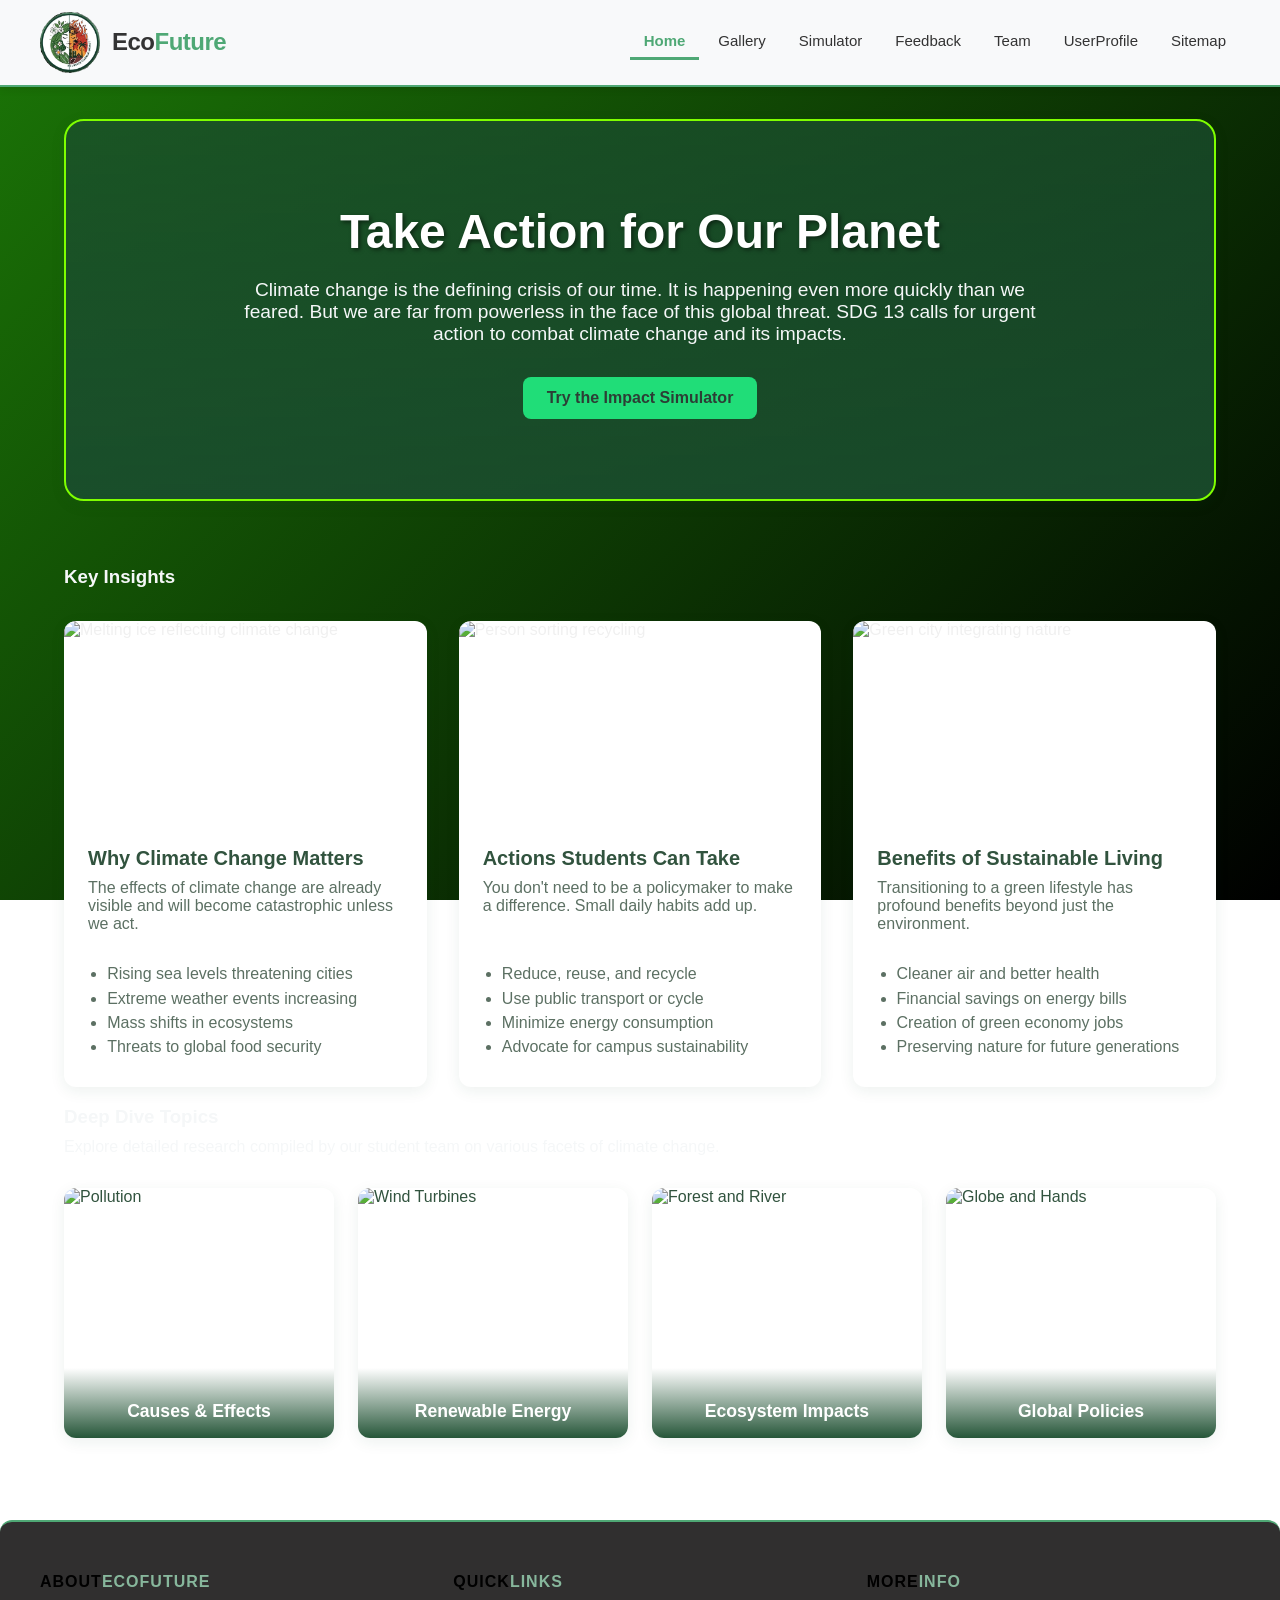
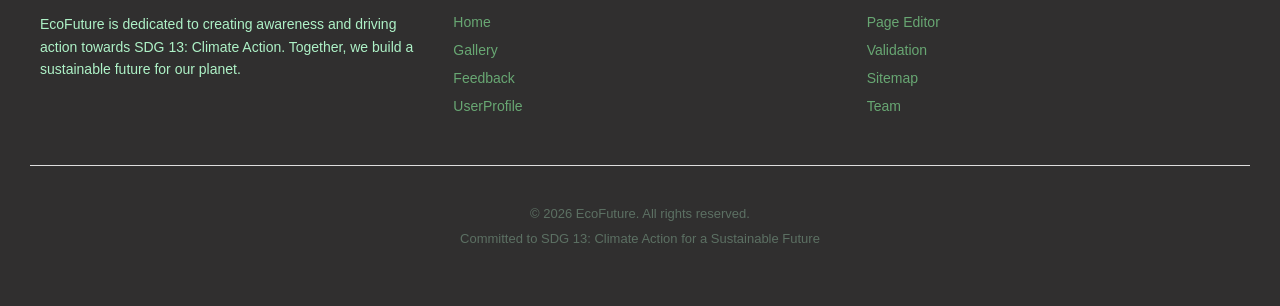
==== index.html @ 2c462530 "EcoFuture" ====
<!DOCTYPE html>
<html lang="en">
<head>
    <meta charset="UTF-8">
    <meta name="viewport" content="width=device-width, initial-scale=1.0">
    <title>EcoFuture - Home</title>
    <link rel="icon" href="images/logo.png" type="image/png">
    <link rel="stylesheet" href="style.css">
    
    
    <style>
        
        .hero-section {
            position: relative;
            background: linear-gradient(rgba(26, 77, 46, 0.75), rgba(26, 77, 46, 0.9));
            color: var(--surface-color);
            text-align: center;
            padding: 5rem 2rem;
            border: 2px solid chartreuse;
            border-radius: var(--radius-lg);
            margin-bottom: 4rem;
            box-shadow: var(--shadow-soft);
        }
        
        
        .hero-section h2 {
            color: var(--surface-color);
            font-size: 3rem;
            margin-bottom: 1rem;
            text-shadow: 2px 2px 4px rgba(0,0,0,0.5);
        }
        
        
        .hero-section p {
            color: var(--text-light);
            font-size: 1.2rem;
            max-width: 800px;
            margin: 0 auto 2rem auto;
        }

        .section-title{
            color: var(--text-light);
        }

        .text-center {
            color: var(--text-light);
        }
        
        .tiles-container {
            display: grid;
            grid-template-columns: repeat(auto-fit, minmax(220px, 1fr));
            gap: 1.5rem;
            margin-top: 2rem;
        }

        
        .visual-tile {
            position: relative;
            border-radius: var(--radius-md);
            overflow: hidden;
            height: 250px;
            display: flex;
            align-items: flex-end;
            text-decoration: none;
            box-shadow: var(--shadow-soft);
            transition: transform var(--transition-speed) ease, box-shadow var(--transition-speed) ease;
        }

        
        .visual-tile img {
            position: absolute;
            top: 0;
            left: 0;
            width: 100%;
            height: 100%;
            object-fit: cover;
            z-index: 1;
            transition: transform var(--transition-speed) ease;
        }

        
        .visual-tile:hover {
            transform: translateY(-8px);
            box-shadow: var(--shadow-hover);
        }

        .visual-tile:hover img {
            transform: scale(1.1);
        }

        
        .tile-overlay {
            position: relative;
            z-index: 2;
            background: linear-gradient(transparent, rgba(26, 77, 46, 0.95));
            width: 100%;
            padding: 2rem 1rem 1rem 1rem;
        }

        .tile-title {
            color: var(--surface-color);
            font-size: 1.1rem;
            font-weight: 700;
            margin: 0;
            text-align: center;
        }
    </style>
</head>
<body>
    <header>
        <div class="header-container">
            <div class="logo-container">
                <img src="images/logo.png" alt="climate change logo">
                <div class="logo-text">Eco<span>Future</span></div>
            </div>
            <nav class="main_nav">
                <ul>
                    <li><a href="#" class="active">Home</a></li>
                    <li><a href="#">Gallery</a></li>
                    <li><a href="#">Simulator</a></li>
                    <li><a href="#">Feedback</a></li>
                    <li><a href="/Users/thanujanlalichchanthiran/Downloads/climate change/untitled folder/index.html">Team</a></li>
                    <li><a href="#">UserProfile</a></li>
                    <li><a href="#">Sitemap</a></li>
                </ul>
                </nav>
            <button class="menu-toggle"></button>
        </div>
    </header>

    <main class="container">
        
        
        <section class="hero-section">
            <h2>Take Action for Our Planet</h2>
            <p>Climate change is the defining crisis of our time. It is happening even more quickly than we feared. But we are far from powerless in the face of this global threat. SDG 13 calls for urgent action to combat climate change and its impacts.</p>
            <a href="#######" class="btn btn-accent">Try the Impact Simulator</a>
        </section>

        
        <section class="mb-3">
            <h3 class="section-title">Key Insights</h3>
            <div class="card-grid">
                
                
                <article class="card">
                    <img src="https://media.istockphoto.com/id/1502556757/photo/blue-ice-in-the-gullet-antarctica.jpg?s=612x612&w=0&k=20&c=5qoO0CDFXEfKpNcHaV8Uq9QmNDdYSb9w0jLjdSfA2dA=" alt="Melting ice reflecting climate change" class="card-img">
                    <div class="card-content">
                        <h4 class="card-title">Why Climate Change Matters</h4>
                        <p class="card-desc">The effects of climate change are already visible and will become catastrophic unless we act.</p>
                        <ul class="card-list">
                            <li>Rising sea levels threatening cities</li>
                            <li>Extreme weather events increasing</li>
                            <li>Mass shifts in ecosystems</li>
                            <li>Threats to global food security</li>
                        </ul>
                    </div>
                </article>

                
                <article class="card">
                    <img src="https://media.istockphoto.com/id/1394885991/photo/volunteer-man-and-plastic-bottle-clean-up-day-collecting-waste-on-sea-beach.jpg?s=612x612&w=0&k=20&c=lCZYUf4RPDJ7LdpVO-1q4zUUd6jkc974a9f6aFqaOOk=" alt="Person sorting recycling" class="card-img">
                    <div class="card-content">
                        <h4 class="card-title">Actions Students Can Take</h4>
                        <p class="card-desc">You don't need to be a policymaker to make a difference. Small daily habits add up.</p>
                        <ul class="card-list">
                            <li>Reduce, reuse, and recycle</li>
                            <li>Use public transport or cycle</li>
                            <li>Minimize energy consumption</li>
                            <li>Advocate for campus sustainability</li>
                        </ul>
                    </div>
                </article>

                
                <article class="card">
                    <img src="https://media.istockphoto.com/id/1179633351/photo/nature-and-technology-abstract-concept-robot-hand-and-natural-hand-covered-with-grass.jpg?s=612x612&w=0&k=20&c=oIrNivd6U6lJfaf2sFEQydQo4ojRW-H5atud7xXF_Eo=" alt="Green city integrating nature" class="card-img">
                    <div class="card-content">
                        <h4 class="card-title">Benefits of Sustainable Living</h4>
                        <p class="card-desc">Transitioning to a green lifestyle has profound benefits beyond just the environment.</p>
                        <ul class="card-list">
                            <li>Cleaner air and better health</li>
                            <li>Financial savings on energy bills</li>
                            <li>Creation of green economy jobs</li>
                            <li>Preserving nature for future generations</li>
                        </ul>
                    </div>
                </article>

            </div>
        </section>
        <br>
        
        <section class="mb-3">
            <h3 class="section-title">Deep Dive Topics</h3>
            <p class="text-center">Explore detailed research compiled by our student team on various facets of climate change.</p>
            
            <div class="tiles-container">
                
                <a href="content_ST1.html" class="visual-tile">
                    <img src="https://media.istockphoto.com/id/1368045713/photo/coal-power-plant-and-environmental-pollution.jpg?s=612x612&w=0&k=20&c=f25EJPU46-m9ulvNzsTpjEh4lUS91bXC5tMptIKo68w=" alt="Pollution">
                    <div class="tile-overlay">
                        <h4 class="tile-title">Causes & Effects</h4>
                    </div>
                </a>

                <a href="content_ST2.html" class="visual-tile">
                    <img src="https://images.unsplash.com/photo-1466611653911-95081537e5b7?auto=format&fit=crop&q=80&w=600" alt="Wind Turbines">
                    <div class="tile-overlay">
                        <h4 class="tile-title">Renewable Energy</h4>
                    </div>
                </a>

                <a href="content_ST3.html" class="visual-tile">
                    <img src="https://media.istockphoto.com/id/1280157339/photo/aerial-view-of-green-grass-forest-with-tall-pine-trees-and-blue-bendy-river-flowing-through.jpg?s=612x612&w=0&k=20&c=jfZfoCkAcYNmnqlh1nyhDF2ou7wc_lhNqU9qGF95gJk=" alt="Forest and River">
                    <div class="tile-overlay">
                        <h4 class="tile-title">Ecosystem Impacts</h4>
                    </div>
                </a>

                <a href="content_ST4.html" class="visual-tile">
                    <img src="https://images.unsplash.com/photo-1526304640581-d334cdbbf45e?auto=format&fit=crop&q=80&w=600" alt="Globe and Hands">
                    <div class="tile-overlay">
                        <h4 class="tile-title">Global Policies</h4>
                    </div>
                </a>

            </div>
        </section>

    </main>

    <!-- Footer -->
    <footer class="footer">
        <div class="footer-container">
            <div class="footer-section">
                <h3><span class="footerblack">About</span>EcoFuture</h3>
                <p>EcoFuture is dedicated to creating awareness and driving action towards SDG 13: Climate Action. Together, we build a sustainable future for our planet.</p>
            </div>

            <div class="footer-section">
                <h3><span class="footerblack">Quick</span>Links</h3>
                <ul class="footer-links">
                    <li><a href="index.html">Home</a></li>
                    <li><a href="#">Gallery</a></li>
                    <li><a href="#">Feedback</a></li>
                    <li><a href="#">UserProfile</a></li>
                </ul>
            </div>


            <div class="footer-section">
                <h3><span class="footerblack">More</span>Info</h3>
                <ul class="footer-links">
                    <li><a href="#">Page Editor</a></li>
                    <li><a href="#">Validation</a></li>
                    <li><a href="#">Sitemap</a></li>
                    <li><a href="#">Team</a></li>
                </ul>
            </div>
        </div>

        <div class="footer-bottom">
            <p>&copy; 2026 EcoFuture. All rights reserved.</p>
            <p>Committed to SDG 13: Climate Action for a Sustainable Future</p>
        </div>
    </footer>
</body>
</html>
---- style.css ----
/* GLOBAL CSS FOR CLIMATE CHANGE AWARENESS WEBSITE */

:root {
    /* Color Palette */
    --primary-color: #31533e;
    /* Dark Green */
    --secondary-color: #4fa875;
    /* Light Green */
    --accent-color: #20dd78;
    /* Sky Blue */
    --bg-color: #F8FAF9;
    /* Very Light Grey/Green Background */
    --surface-color: #FFFFFF;
    /* White for cards */
    --text-dark: #2C3E35;
    /* Dark Text */
    --text-muted: #5C7063;
    /* Muted Text */
    --text-light: #F5F7F8;
    /* Light Text */
    --border-color: #E8EBE4;
    /* Light Grey Border */
    --error-color: #D9534F;
    /* Error for forms */
    --success-color: #5CB85C;
    /* Success for forms */

    /* Design Tokens */
    --shadow-soft: 0 4px 15px rgba(26, 77, 46, 0.08);
    --shadow-hover: 0 12px 25px rgba(26, 77, 46, 0.15);
    --shadow-nav: 0 2px 10px rgba(0, 0, 0, 0.05);
    --transition-speed: 0.3s;
    --radius-sm: 8px;
    --radius-md: 12px;
    --radius-lg: 20px;

    /* Typography */
    --font-main: 'Inter', -apple-system, BlinkMacSystemFont, 'Segoe UI', Roboto, Helvetica, Arial, sans-serif, 'Apple Color Emoji', 'Segoe UI Emoji', 'Segoe UI Symbol';
}

/* =========================================================================
   Reset & Base Styles
   ========================================================================= */
* {
    margin: 0;
    padding: 0;
    box-sizing: border-box;
}

body {
            font-family: 'Inter', -apple-system, BlinkMacSystemFont, 'Segoe UI', Roboto, Helvetica, Arial, sans-serif, 'Apple Color Emoji', 'Segoe UI Emoji', 'Segoe UI Symbol';
            background: linear-gradient(135deg, #1b7607 0%, #000000 100%);
            background-attachment: fixed;
            color: #f0f0f0;
            min-height: 100vh;
        }

a {
    text-decoration: none;
    color: var(--primary-color);
    transition: color var(--transition-speed) ease;
}

img {
    max-width: 100%;
    height: auto;
    display: block;
}
header {
            background-color: #f8f9fa;
            box-shadow: 0 2px 8px rgba(0, 0, 0, 0.1);
            position: sticky;
            top: 0;
            z-index: 1000;
            border-bottom: 2px solid #4fa875;
        }

        .header-container {
            width: 95%;
            max-width: 1200px;
            margin: 0 auto;
            display: flex;
            justify-content: space-between;
            align-items: center;
            padding: 12px 0;
            gap: 20px;
        }

.logo-container {
  display: flex;
  align-items: center;
  gap: 0.75rem;
  width:5%;
  height:auto;
}

.logo-text {
  font-size: 1.5rem;
  font-weight: 800;
  color: var(--color-primary);
  letter-spacing: -0.5px;
  color: #333;
}

.logo-text span {
  color: #4fa875;
}

ul {
    list-style: none;
}

/* Typography Scales */
h1,
h2,
h3,
h4 {
    font-weight: 700;
    color: var(--primary-color);
    margin-bottom: 0.5em;
    line-height: 1.3;
}

p {
    margin-bottom: 1rem;
    color: var(--text-muted);
}

/* Layout Utilities */
.container {
    width: 90%;
    max-width: 1200px;
    margin: 0 auto;
    padding: 2rem 0;
}

/* =========================================================================
   Header & Navigation
   ========================================================================= */
/* Navigation Menu */
        .main_nav {
            margin-left: auto;
        }

        .main_nav ul {
            display: flex;
            list-style: none;
            gap: 5px;
            flex-wrap: wrap;
        }

        .main_nav li a {
            display: block;
            padding: 8px 14px;
            color: #333;
            text-decoration: none;
            font-weight: 500;
            font-size: 15px;
            transition: all 0.3s ease;
            border-bottom: 3px solid transparent;
            text-transform: capitalize;
            letter-spacing: 0px;
            white-space: nowrap;
        }

        .main_nav li a:hover {
            color: #4fa875;
            border-bottom-color: #4fa875;
        }

        .main_nav li a.active {
            color: #4fa875;
            border-bottom-color: #4fa875;
            font-weight: 600;
        }

        /* Menu Toggle Button (Mobile) */
        .menu-toggle {
            display: none;
            background: none;
            border: none;
            font-size: 24px;
            color: #4fa875;
            cursor: pointer;
            padding: 10px;
            flex-shrink: 0;
        }

        /* Responsive Navigation */
        @media (max-width: 1024px) {
            .header-container {
                padding: 12px 0;
                gap: 15px;
            }

            .main_nav ul {
                gap: 3px;
            }

            .main_nav li a {
                padding: 10px 14px;
                font-size: 13px;
            }
        }

        @media (max-width: 768px) {
            .header-container {
                flex-wrap: wrap;
                gap: 10px;
            }

            .logo-container img {
                height: 45px;
                width: 45px;
            }

            .logo-text {
                font-size: 18px;
            }

            .menu-toggle {
                display: block;
            }

            .main_nav {
                display: none;
                position: absolute;
                top: 100%;
                left: 0;
                right: 0;
                background-color: #f8f9fa;
                border-bottom: 2px solid #4fa875;
                order: 3;
                width: 100%;
            }

            .main_nav.active {
                display: block;
            }

            .main_nav ul {
                flex-direction: column;
                gap: 0;
            }

            .main_nav li a {
                padding: 12px 20px;
                border-bottom: 1px solid #eee;
                border-left: 4px solid transparent;
                text-align: left;
                width: 100%;
                color: #333;
            }

            .main_nav li a:hover,
            .main_nav li a.active {
                border-left-color: #4fa875;
                background-color: #f0f7f4;
            }
        }

        @media (max-width: 480px) {
            .header-container {
                padding: 10px 0;
            }

            .logo-container img {
                height: 35px;
                width: 35px;
            }

            .logo-text {
                font-size: 16px;
            }

            .main_nav li a {
                padding: 10px 15px;
                font-size: 12px;
            }
        }
/* =========================================================================
   Main Element
   ========================================================================= */
main {
    flex: 1;
    /* Pushes footer down */
}

/* =========================================================================
   Components: Cards
   ========================================================================= */
.card-grid {
    display: grid;
    grid-template-columns: repeat(auto-fit, minmax(300px, 1fr));
    gap: 2rem;
    margin-top: 2rem;
}

.card {
    background-color: var(--surface-color);
    border-radius: var(--radius-md);
    box-shadow: var(--shadow-soft);
    overflow: hidden;
    transition: transform var(--transition-speed) ease, box-shadow var(--transition-speed) ease;
    display: flex;
    flex-direction: column;
}

.card:hover {
    transform: translateY(-5px);
    box-shadow: var(--shadow-hover);
}

.card-img {
    width: 100%;
    height: 200px;
    object-fit: cover;
}

.card-content {
    padding: 1.5rem;
    flex: 1;
    display: flex;
    flex-direction: column;
}

.card-title {
    font-size: 1.25rem;
    margin-bottom: 0.5rem;
}

.card-desc {
    flex: 1;
}

/* Lists within cards */
.card-list {
    margin-top: 1rem;
    padding-left: 1.2rem;
    list-style-type: disc;
    color: var(--text-muted);
}

.card-list li {
    margin-bottom: 0.4rem;
}

/* =========================================================================
   Buttons
   ========================================================================= */
.btn {
    display: inline-block;
    padding: 0.75rem 1.5rem;
    background-color: var(--secondary-color);
    color: var(--surface-color);
    border: none;
    border-radius: var(--radius-sm);
    font-weight: 600;
    cursor: pointer;
    transition: background-color var(--transition-speed) ease, transform 0.1s ease;
    text-align: center;
}

.btn:hover {
    background-color: var(--primary-color);
    color: var(--text-light);
    /* Override default link hover color */
}

.btn:active {
    transform: scale(0.98);
}

.btn-primary {
    background-color: var(--primary-color);
}

.btn-primary:hover {
    background-color: var(--secondary-color);
}

.btn-accent {
    background-color: var(--accent-color);
    color: var(--text-dark);
}

.btn-accent:hover {
    background-color: #5cb66b;
}

/* =========================================================================
   Forms
   ========================================================================= */
.form-group {
    margin-bottom: 1.5rem;
}

form label {
    display: block;
    margin-bottom: 0.5rem;
    font-weight: 600;
    color: var(--text-dark);
}

form input[type="text"],
form input[type="email"],
form input[type="number"],
form select,
form textarea {
    width: 100%;
    padding: 0.8rem;
    border: 1px solid var(--border-color);
    border-radius: var(--radius-sm);
    font-family: inherit;
    font-size: 1rem;
    transition: border-color var(--transition-speed) ease, box-shadow var(--transition-speed) ease;
}

form input:focus,
form select:focus,
form textarea:focus {
    outline: none;
    border-color: var(--secondary-color);
    box-shadow: 0 0 0 3px rgba(79, 111, 82, 0.2);
}

/* ===== FOOTER ===== */
        .footer {
            background: #302f2f;
            color: #d9f7d7;
            padding: 50px 30px;
            border-top: 2px solid #4fa875;
            border-radius: 12px 12px 0 0;
            margin-top: 50px;
        }

        .footer-container {
            max-width: 1200px;
            margin: 0 auto;
            display: grid;
            grid-template-columns: repeat(auto-fit, minmax(250px, 1fr));
            gap: 40px;
            margin-bottom: 40px;
        }

        .footer-section h3 {
            font-size: 16px;
            font-weight: 700;
            color: #87b79c;
            margin-bottom: 20px;
            text-transform: uppercase;
            letter-spacing: 1px;
        }

        .footerblack {
            color: #000000;
        }

        .footer-section p {
            font-size: 14px;
            color: #aef2c7;
            line-height: 1.6;
            margin-bottom: 10px;
        }

        .footer-links {
            list-style: none;
            padding: 0;
        }

        .footer-links li {
            margin-bottom: 10px;
        }

        .footer-links a {
            color: #68a773;
            text-decoration: none;
            font-weight: 500;
            font-size: 14px;
            transition: all 0.3s ease;
            display: inline-flex;
            align-items: center;
            gap: 8px;
        }

        .footer-links a:hover {
            color: #02e12f;
            text-decoration: underline;
        }

        .footer-bottom {
            border-top: 1px solid #ddd;
            padding-top: 30px;
            text-align: center;
            color: #1ddc0f;
            font-size: 13px;
        }

        .footer-bottom p {
            margin: 10px 0;
        }

        /* Responsive Footer */
        @media (max-width: 768px) {
            .footer {
                padding: 40px 20px;
            }

            .footer-container {
                gap: 30px;
                margin-bottom: 30px;
            }

            .footer-section h3 {
                font-size: 14px;
            }

            .footer-links a {
                font-size: 13px;
            }
        }
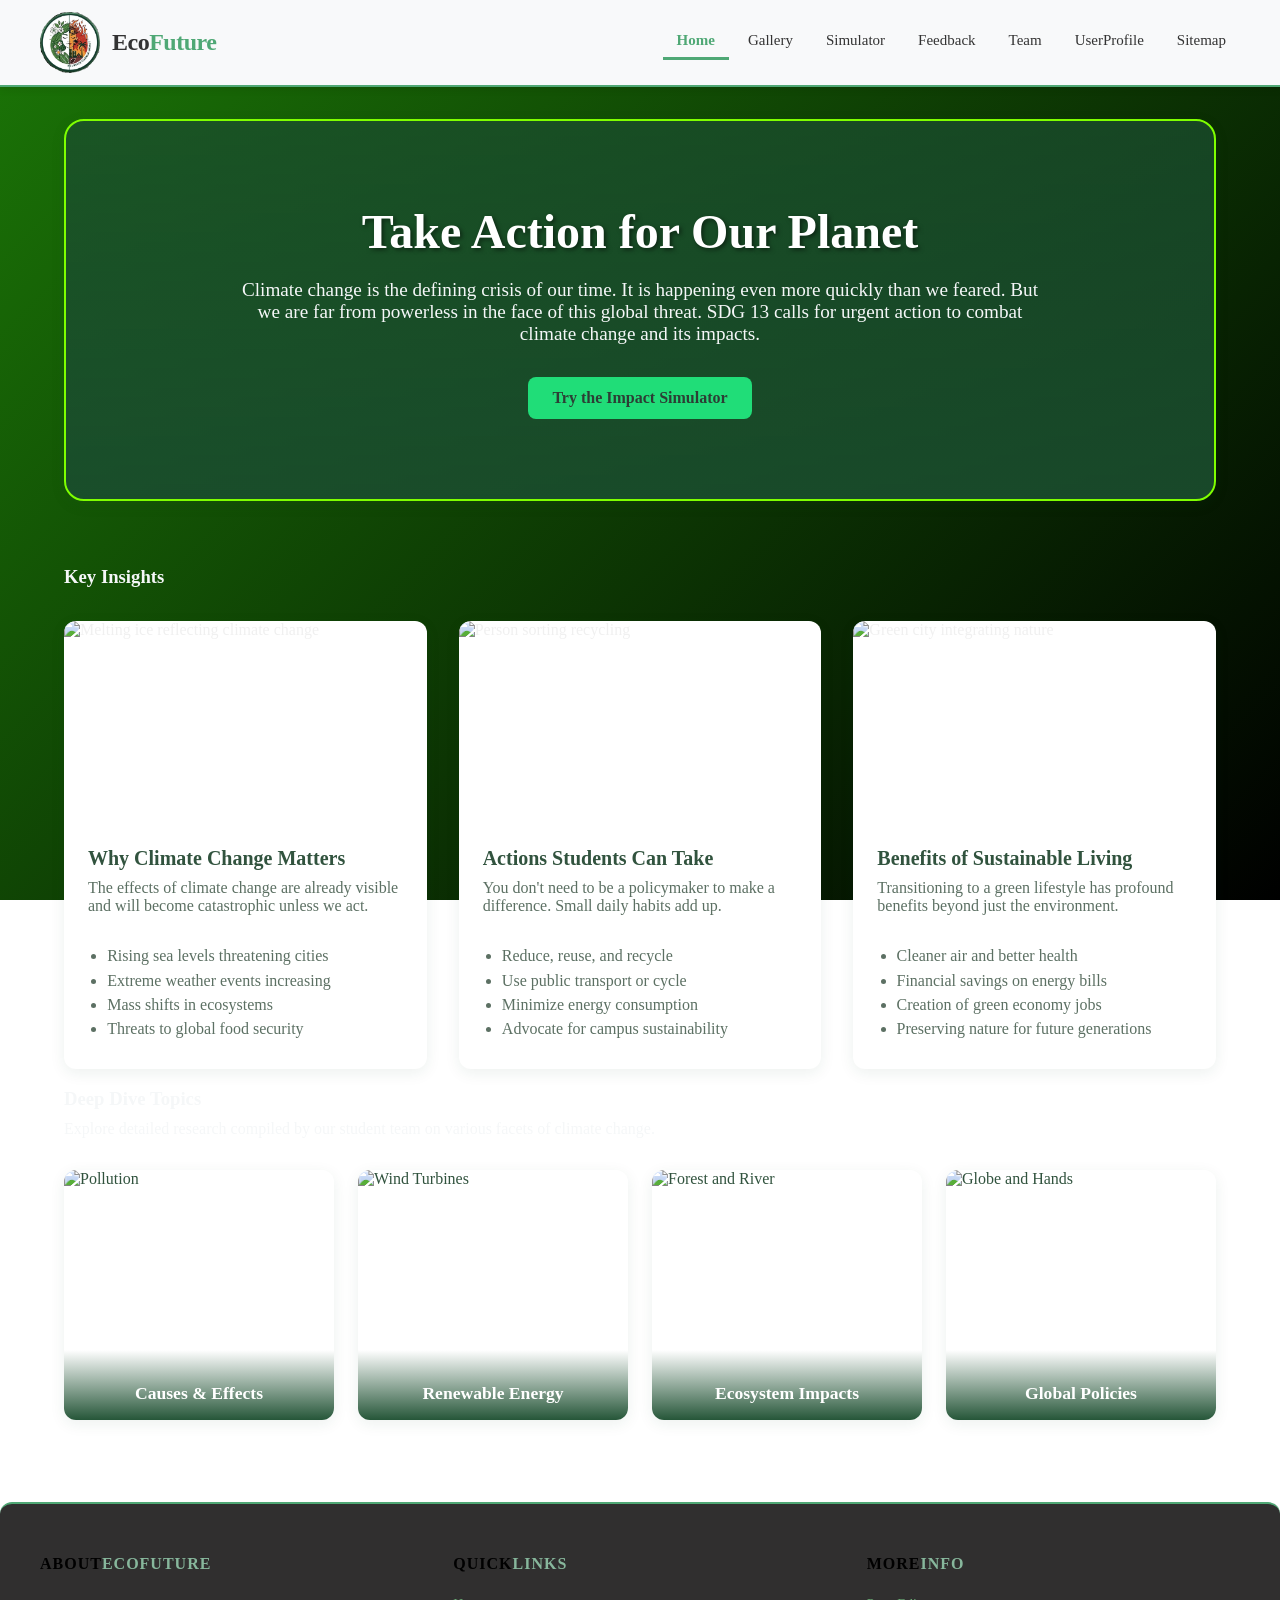
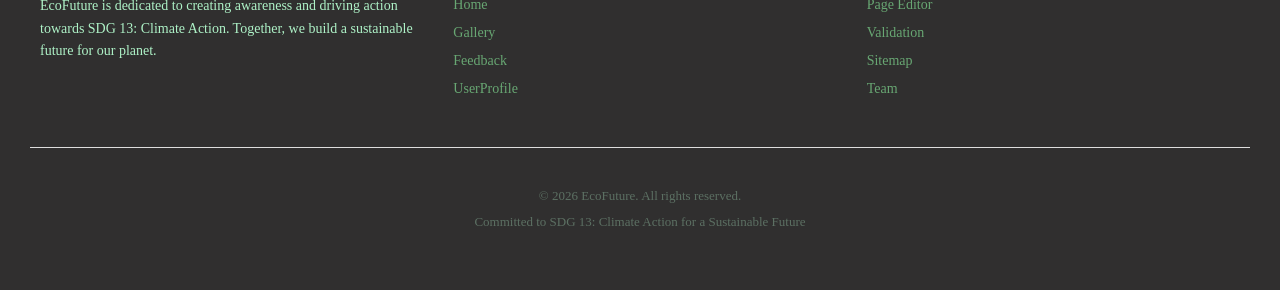
==== commit 9d153537: "added tem page" ====
--- a/index.html
+++ b/index.html
@@ -115,11 +115,11 @@
             </div>
             <nav class="main_nav">
                 <ul>
-                    <li><a href="#" class="active">Home</a></li>
+                    <li><a href="C:\Users\zenbook\Climate-Change\index.html" class="active">Home</a></li>
                     <li><a href="#">Gallery</a></li>
                     <li><a href="#">Simulator</a></li>
                     <li><a href="#">Feedback</a></li>
-                    <li><a href="/Users/thanujanlalichchanthiran/Downloads/climate change/untitled folder/index.html">Team</a></li>
+                    <li><a href="C:\Users\zenbook\Climate-Change\team\team.html">Team</a></li>
                     <li><a href="#">UserProfile</a></li>
                     <li><a href="#">Sitemap</a></li>
                 </ul>
--- a/style.css
+++ b/style.css
@@ -48,7 +48,7 @@
 }
 
 body {
-            font-family: 'Inter', -apple-system, BlinkMacSystemFont, 'Segoe UI', Roboto, Helvetica, Arial, sans-serif, 'Apple Color Emoji', 'Segoe UI Emoji', 'Segoe UI Symbol';
+            font-family:'Segoe UI';
             background: linear-gradient(135deg, #1b7607 0%, #000000 100%);
             background-attachment: fixed;
             color: #f0f0f0;
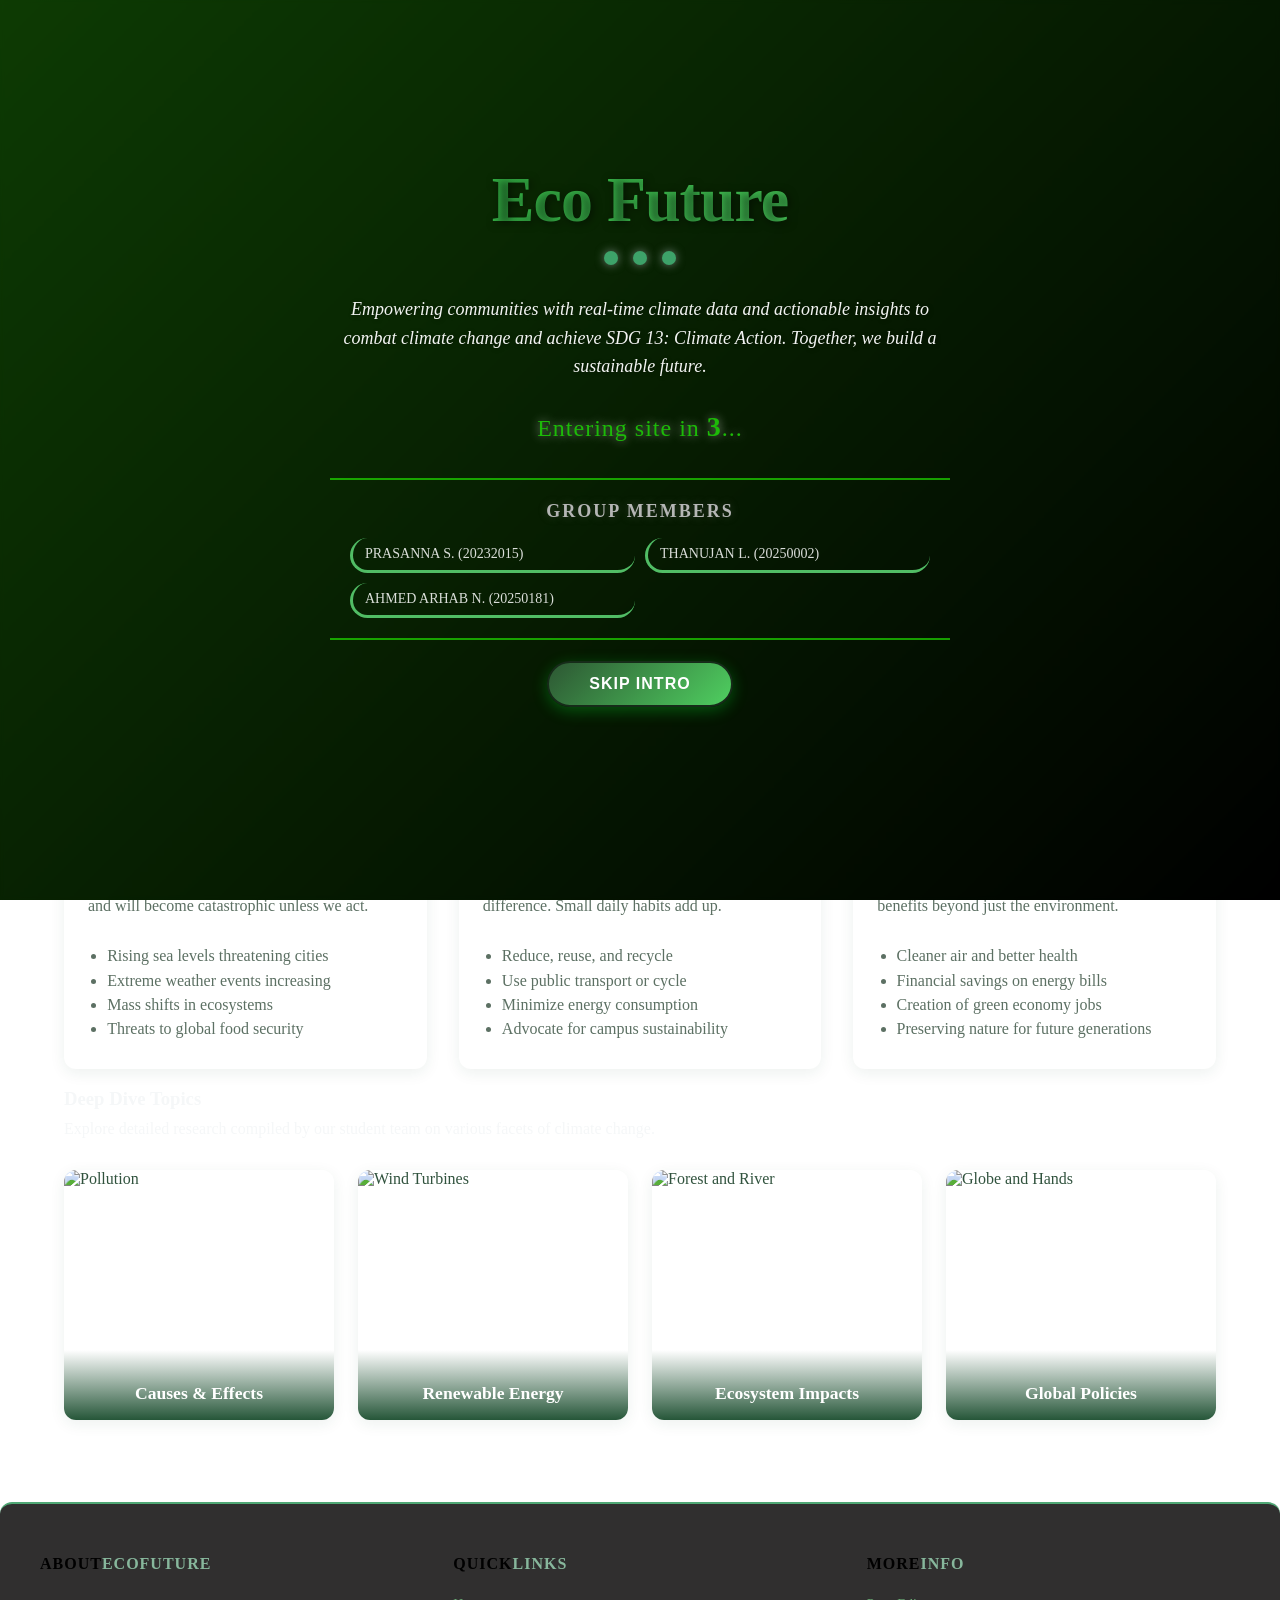
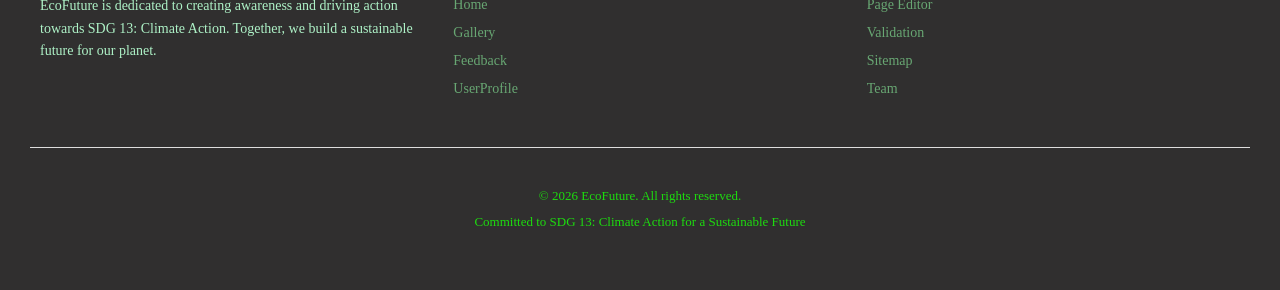
==== commit c744b90e: "added splash screen" ====
--- a/index.html
+++ b/index.html
@@ -12,7 +12,7 @@
         
         .hero-section {
             position: relative;
-            background: linear-gradient(rgba(26, 77, 46, 0.75), rgba(26, 77, 46, 0.9));
+            background: linear-gradient(135deg, #1b7607 0%, #000000 100%);
             color: var(--surface-color);
             text-align: center;
             padding: 5rem 2rem;
@@ -107,6 +107,88 @@
     </style>
 </head>
 <body>
+    <div class="splash-screen" id="splashScreen">
+        <!-- Background Image -->
+        <div class="splash-background"></div>
+        
+        <!-- Overlay for text readability -->
+        <div class="splash-overlay"></div>
+        
+        <div class="splash-content">
+            <!-- Website Title -->
+            <h1 class="splash-title">Eco Future</h1>
+            
+            <!-- CSS Loader Animation -->
+            <div class="loader" id="loader">
+                <div class="loader-dot"></div>
+                <div class="loader-dot"></div>
+                <div class="loader-dot"></div>
+            </div>
+            
+            <!-- Website Mission -->
+            <p class="splash-mission">
+                Empowering communities with real-time climate data and actionable insights to combat climate change and achieve SDG 13: Climate Action.
+                Together, we build a sustainable future.
+            </p>
+            
+            <!-- Countdown Timer -->
+            <div class="countdown-container">
+                <p class="countdown-text">Entering site in <span id="countdown">4</span>...</p>
+            </div>
+            
+            <!-- Group Members -->
+            <div class="group-members">
+                <h3>Group Members</h3>
+                <ul>
+                    <li>PRASANNA S. (20232015)</li>
+                    <li>THANUJAN L. (20250002)</li>
+                    <li>AHMED ARHAB N. (20250181)</li>
+                </ul>
+            </div>
+            
+            <!-- Skip Button -->
+            <button class="skip-btn" id="skipBtn" onclick="skipIntro()">Skip Intro</button>
+        </div>
+    </div>
+
+    <script>
+        let countdownValue = 4;
+        let autoRedirectTimer;
+        let countdownTimer;
+
+        // Countdown Timer Function
+        function startCountdown() {
+            countdownTimer = setInterval(function() {
+                countdownValue--;
+                document.getElementById('countdown').textContent = countdownValue;
+
+                if (countdownValue <= 0) {
+                    clearInterval(countdownTimer);
+                    showMainContent();
+                }
+            }, 1000);
+        }
+
+        // Skip Intro Function
+        function skipIntro() {
+            clearInterval(countdownTimer);
+            showMainContent();
+        }
+
+        // Show main content and hide splash screen
+        function showMainContent() {
+            const splashScreen = document.getElementById('splashScreen');
+            const mainContent = document.getElementById('mainContent');
+            if (splashScreen) splashScreen.style.display = 'none';
+            if (mainContent) mainContent.style.display = 'block';
+        }
+
+        // Start the countdown when page loads
+        window.addEventListener('load', function() {
+            startCountdown();
+        });
+    </script>
+
     <header>
         <div class="header-container">
             <div class="logo-container">
@@ -117,7 +199,7 @@
                 <ul>
                     <li><a href="C:\Users\zenbook\Climate-Change\index.html" class="active">Home</a></li>
                     <li><a href="#">Gallery</a></li>
-                    <li><a href="#">Simulator</a></li>
+                    <li><a href="C:\Users\zenbook\Climate-Change\simulator\simulator.html">Simulator</a></li>
                     <li><a href="#">Feedback</a></li>
                     <li><a href="C:\Users\zenbook\Climate-Change\team\team.html">Team</a></li>
                     <li><a href="#">UserProfile</a></li>
@@ -134,7 +216,7 @@
         <section class="hero-section">
             <h2>Take Action for Our Planet</h2>
             <p>Climate change is the defining crisis of our time. It is happening even more quickly than we feared. But we are far from powerless in the face of this global threat. SDG 13 calls for urgent action to combat climate change and its impacts.</p>
-            <a href="#######" class="btn btn-accent">Try the Impact Simulator</a>
+            <a href="C:\Users\zenbook\Climate-Change\simulator\simulator.html" class="btn btn-accent">Try the Impact Simulator</a>
         </section>
 
         
@@ -255,7 +337,7 @@
                     <li><a href="#">Page Editor</a></li>
                     <li><a href="#">Validation</a></li>
                     <li><a href="#">Sitemap</a></li>
-                    <li><a href="#">Team</a></li>
+                    <li><a href="C:\Users\zenbook\Climate-Change\team\team.html">Team</a></li>
                 </ul>
             </div>
         </div>
--- a/style.css
+++ b/style.css
@@ -38,6 +38,323 @@
     --font-main: 'Inter', -apple-system, BlinkMacSystemFont, 'Segoe UI', Roboto, Helvetica, Arial, sans-serif, 'Apple Color Emoji', 'Segoe UI Emoji', 'Segoe UI Symbol';
 }
 
+/* Splash Screen Container */
+.splash-screen {
+    position: fixed;
+    top: 0;
+    left: 0;
+    width: 100%;
+    height: 100%;
+    display: flex;
+    justify-content: center;
+    align-items: center;
+    z-index: 9999;
+    transition: opacity 0.5s ease-out;
+}
+
+/* Background Image - Full Screen Scaling */
+.splash-background {
+    position: absolute;
+    top: 0;
+    left: 0;
+    width: 100%;
+    height: 100%;
+    background: linear-gradient(135deg, #1b7607 0%, #000000 100%);
+    z-index: 1;
+}
+
+/* Overlay for Text Readability */
+.splash-overlay {
+    position: absolute;
+    top: 0;
+    left: 0;
+    width: 100%;
+    height: 100%;
+    background: rgba(0, 0, 0, 0.5);
+    z-index: 2;
+    backdrop-filter: blur(2px);
+}
+
+/* Main Content Container */
+.splash-content {
+    position: relative;
+    z-index: 3;
+    text-align: center;
+    color: white;
+    max-width: 700px;
+    padding: 40px;
+    animation: contentFadeIn 1s ease-out;
+}
+
+/* Website Title - Prominent Display */
+.splash-title {
+    font-size: 64px;
+    font-weight: 700;
+    margin-bottom: -20px;
+    margin-top: 40px;
+    text-shadow: 2px 2px 8px rgba(0, 0, 0, 0.5);
+    letter-spacing: -1px;
+    animation: titleSlideIn 0.8s ease-out;
+    background: linear-gradient(135deg, #28a439, #4fcf60);
+    -webkit-background-clip: text;
+    -webkit-text-fill-color: transparent;
+    background-clip: text;
+}
+
+/* Loader Animation - CSS Spinner */
+.loader {
+    display: flex;
+    justify-content: center;
+    gap: 15px;
+    margin: 30px 0;
+    animation: fadeInUp 1s ease-out 0.3s backwards;
+}
+
+.loader-dot {
+    width: 14px;
+    height: 14px;
+    background-color: #3da269;
+    border-radius: 50%;
+    animation: loaderBounce 1.4s infinite ease-in-out;
+    box-shadow: 0 0 10px rgba(178, 191, 193, 0.6);
+}
+
+.loader-dot:nth-child(1) {
+    animation-delay: -0.32s;
+}
+
+.loader-dot:nth-child(2) {
+    animation-delay: -0.16s;
+}
+
+.loader-dot:nth-child(3) {
+    animation-delay: 0s;
+}
+
+@keyframes loaderBounce {
+    0%, 80%, 100% {
+        opacity: 0.5;
+        transform: scale(0.8);
+    }
+    40% {
+        opacity: 1;
+        transform: scale(1.2);
+    }
+}
+
+/* Website Mission Statement */
+.splash-mission {
+    font-size: 18px;
+    font-weight: 300;
+    line-height: 1.6;
+    color: rgba(255, 255, 255, 0.95);
+    margin: 25px 0;
+    text-shadow: 1px 1px 4px rgba(0, 0, 0, 0.4);
+    animation: fadeInUp 1s ease-out 0.4s backwards;
+    font-style: italic;
+}
+
+/* Countdown Timer */
+.countdown-container {
+    margin: 30px 0;
+    animation: fadeInUp 1s ease-out 0.5s backwards;
+}
+
+.countdown-text {
+    font-size: 24px;
+    font-weight: 500;
+    color: #1dba08;
+    text-shadow: 0 0 10px rgba(255, 255, 255, 0.5);
+    letter-spacing: 1px;
+}
+
+#countdown {
+    font-weight: 700;
+    font-size: 28px;
+    animation: countdownPulse 1s ease-in-out infinite;
+}
+
+@keyframes countdownPulse {
+    0%, 100% {
+        transform: scale(1);
+        color: #1dba08;
+    }
+    50% {
+        transform: scale(1.1);
+        color: #1dba08;
+    }
+}
+
+/* Group Members Section */
+.group-members {
+    margin: 35px 0;
+    padding: 20px;
+    border-top: 2px solid rgba(38, 255, 0, 0.594);
+    border-bottom: 2px solid rgba(38, 255, 0, 0.594);
+    animation: fadeInUp 1s ease-out 0.6s backwards;
+}
+
+.group-members h3 {
+    font-size: 18px;
+    font-weight: 600;
+    color: #b5b6b5;
+    margin-bottom: 15px;
+    text-transform: uppercase;
+    letter-spacing: 2px;
+    text-shadow: 0 0 8px rgba(115, 115, 115, 0.4);
+}
+
+.group-members ul {
+    list-style: none;
+    display: grid;
+    grid-template-columns: 1fr 1fr;
+    gap: 10px;
+}
+
+.group-members li {
+    font-size: 14px;
+    color: rgba(255, 255, 255, 0.85);
+    padding: 8px;
+    border-left: 3px solid #51bd65;
+    border-bottom: 3px solid #51bd65;
+    border-radius: 20px;
+    padding-left: 12px;
+    text-align: left;
+    transition: all 0.3s ease;
+}
+
+.group-members li:hover {
+    color: #0dff00;
+    padding-left: 16px;
+}
+
+/* Skip Button */
+.skip-btn {
+    margin-bottom: 75px;
+    margin-top: -20px;
+    padding: 12px 40px;
+    font-size: 16px;
+    font-weight: 600;
+    color: white;
+    background: linear-gradient(135deg, #2d5733, #4fcf60);
+    border: 2px solid #162c19;
+    border-radius: 50px;
+    cursor: pointer;
+    transition: all 0.3s ease;
+    text-transform: uppercase;
+    letter-spacing: 1px;
+    box-shadow: 0 4px 15px rgba(8, 228, 45, 0.3);
+    animation: fadeInUp 1s ease-out 0.7s backwards;
+}
+
+.skip-btn:hover {
+    background: linear-gradient(135deg, #0099cc, #00d4ff);
+    box-shadow: 0 6px 20px rgba(0, 212, 255, 0.6);
+    transform: translateY(-2px);
+}
+
+.skip-btn:active {
+    transform: translateY(0);
+    box-shadow: 0 2px 10px rgba(0, 212, 255, 0.4);
+}
+
+/* Fade Out Animation */
+.splash-screen.fade-out {
+    opacity: 0;
+}
+
+/* Animations */
+@keyframes titleSlideIn {
+    from {
+        opacity: 0;
+        transform: translateY(-50px);
+    }
+    to {
+        opacity: 1;
+        transform: translateY(0);
+    }
+}
+
+@keyframes fadeInUp {
+    from {
+        opacity: 0;
+        transform: translateY(30px);
+    }
+    to {
+        opacity: 1;
+        transform: translateY(0);
+    }
+}
+
+@keyframes contentFadeIn {
+    from {
+        opacity: 0;
+    }
+    to {
+        opacity: 1;
+    }
+}
+
+/* Responsive Design */
+@media (max-width: 768px) {
+    .splash-title {
+        font-size: 48px;
+    }
+
+    .splash-content {
+        padding: 20px;
+    }
+
+    .splash-mission {
+        font-size: 16px;
+    }
+
+    .countdown-text {
+        font-size: 20px;
+    }
+
+    .group-members ul {
+        grid-template-columns: 1fr;
+    }
+
+    .skip-btn {
+        padding: 10px 30px;
+        font-size: 14px;
+    }
+}
+
+@media (max-width: 480px) {
+    .splash-title {
+        font-size: 36px;
+        margin-bottom: 15px;
+    }
+
+    .splash-content {
+        padding: 15px;
+    }
+
+    .splash-mission {
+        font-size: 14px;
+    }
+
+    .loader {
+        gap: 10px;
+    }
+
+    .loader-dot {
+        width: 10px;
+        height: 10px;
+    }
+
+    .group-members h3 {
+        font-size: 16px;
+    }
+
+    .group-members li {
+        font-size: 12px;
+    }
+}
+
 /* =========================================================================
    Reset & Base Styles
    ========================================================================= */
@@ -49,7 +366,7 @@
 
 body {
             font-family:'Segoe UI';
-            background: linear-gradient(135deg, #1b7607 0%, #000000 100%);
+            background: linear-gradient(135deg, #000000 0%, #1b7607 100%);
             background-attachment: fixed;
             color: #f0f0f0;
             min-height: 100vh;
@@ -492,12 +809,12 @@
             border-top: 1px solid #ddd;
             padding-top: 30px;
             text-align: center;
-            color: #1ddc0f;
             font-size: 13px;
         }
 
         .footer-bottom p {
             margin: 10px 0;
+            color:#1ddc0f;
         }
 
         /* Responsive Footer */
